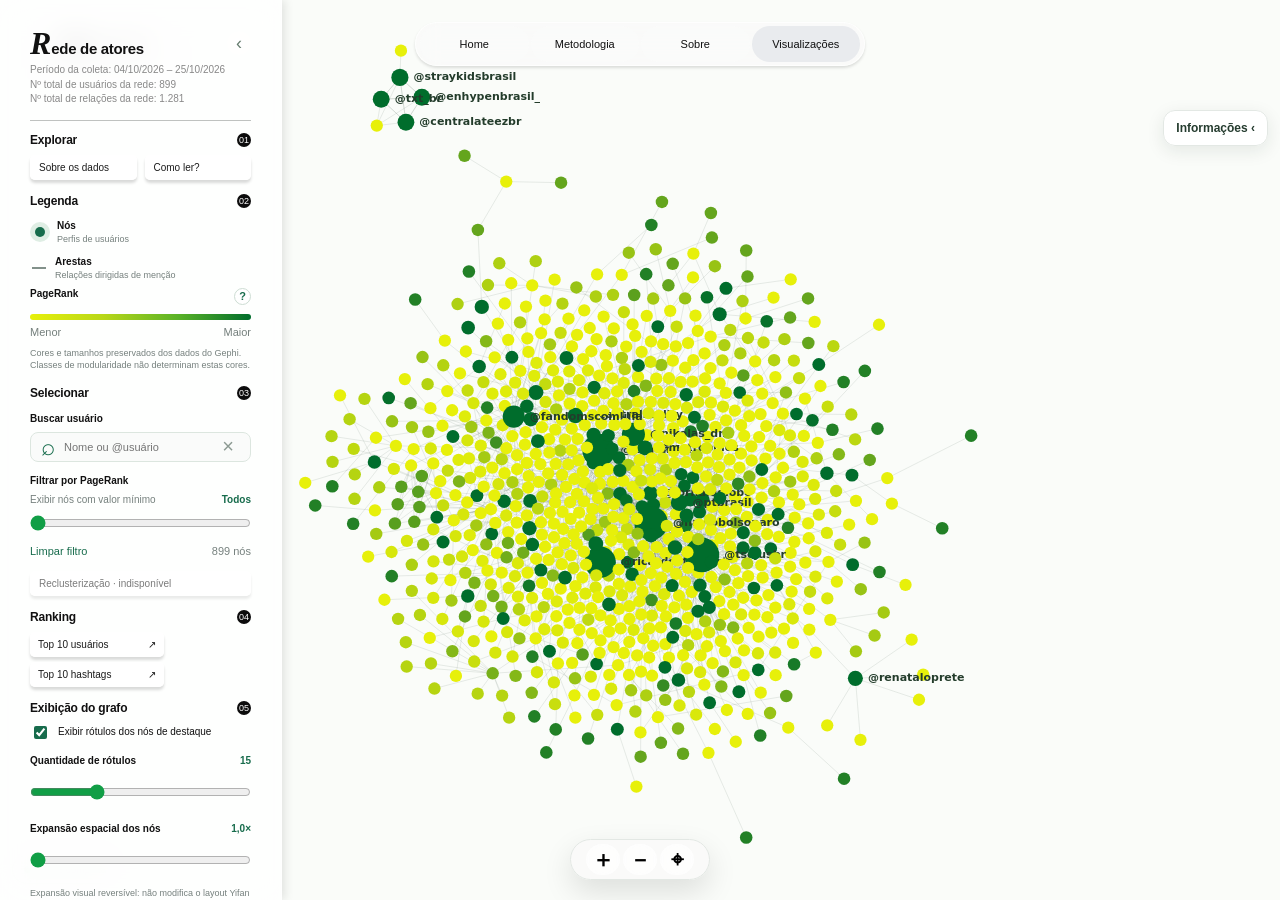
==== network/index.html @ 150bcd9b "grafo&dashboard - tela de apresentação" ====
<!doctype html>
<html lang="pt-BR"><head><meta charset="utf-8"><meta name="viewport" content="width=device-width,initial-scale=1"><meta name="color-scheme" content="light"><title>Rede de atores — Exploração de relações</title><link rel="stylesheet" href="style.css"></head>
<body>
<div id="app" class="details-collapsed">
 <header class="site-header"><a class="brand-pill" href="../index.html#home" aria-label="Eleições 2026 — ir para a Home"><span class="brand-hash">#</span><span class="brand-initial">E</span><span class="brand-rest">eleições 2026</span></a><nav class="main-nav" aria-label="Navegação principal"><a href="../index.html#home" data-route="home" class="nav-link">Home</a><a href="../index.html#metodologia" data-route="metodologia" class="nav-link">Metodologia</a><a href="../index.html#sobre" data-route="sobre" class="nav-link">Sobre</a><a href="../index.html#visualizacoes" data-route="visualizacoes" class="nav-link active">Visualizações</a></nav></header>
 <aside class="sidebar" id="sidebar"><div class="sidebar-content"><div class="side-heading"><div class="side-brand"><span class="side-initial">R</span><h1>ede de atores</h1></div><button class="icon-btn panel-toggle" id="toggle-sidebar" aria-label="Recolher menu lateral" title="Recolher menu lateral">‹</button></div><div class="metadata"><p>Período da coleta: <strong>04/10/2026 – 25/10/2026</strong></p><p>Nº total de usuários da rede: <strong id="stat-nodes">—</strong></p><p>Nº total de relações da rede: <strong id="stat-edges">—</strong></p></div><section class="side-section"><div class="section-heading"><h2>Explorar</h2><span class="section-num">01</span></div><div class="button-grid"><button id="about-data" class="soft-btn">Sobre os dados</button><button id="how-read" class="soft-btn">Como ler?</button></div></section>
 <section class="side-section"><div class="section-heading"><h2>Legenda</h2><span class="section-num">02</span></div><div class="legend-row"><span class="legend-node"></span><div><strong>Nós</strong><small>Perfis de usuários</small></div></div><div class="legend-row"><span class="legend-edge"></span><div><strong>Arestas</strong><small>Relações dirigidas de menção</small></div></div><div class="legend-label">PageRank <button type="button" id="pagerank-help" class="help" aria-label="O que é PageRank?" title="O que é PageRank?">?</button></div><div class="colorbar"></div><div class="colorbar-label"><span>Menor</span><span>Maior</span></div><p class="hint">Cores e tamanhos preservados dos dados do Gephi. Classes de modularidade não determinam estas cores.</p></section>
 <section class="side-section"><div class="section-heading"><h2>Selecionar</h2><span class="section-num">03</span></div><label class="field-label" for="search">Buscar usuário</label><div class="search-wrap"><span aria-hidden="true">⌕</span><input id="search" placeholder="Nome ou @usuário" autocomplete="off" aria-label="Buscar usuário"><button id="clear-search" aria-label="Limpar busca" title="Limpar">×</button></div><div id="search-results" class="search-results" role="listbox"></div><label class="field-label" for="min-rank">Filtrar por PageRank</label><div class="range-head"><span>Exibir nós com valor mínimo</span><output id="rank-value">Todos</output></div><input type="range" id="min-rank" min="0" max="100" value="0" step="1"><div class="row-between"><button id="reset-filter" class="text-btn">Limpar filtro</button><span id="visible-nodes" class="count"></span></div><button class="soft-btn disabled-btn" disabled title="Requer dados ou processamento adicionais para gerar novos agrupamentos">Reclusterização · indisponível</button></section>
 <section class="side-section"><div class="section-heading"><h2>Ranking</h2><span class="section-num">04</span></div><div class="button-stack"><button id="open-users-ranking" class="soft-btn">Top 10 usuários <span aria-hidden="true">↗</span></button><button id="open-tags-ranking" class="soft-btn">Top 10 hashtags <span aria-hidden="true">↗</span></button></div></section><section class="side-section"><div class="section-heading"><h2>Exibição do grafo</h2><span class="section-num">05</span></div><label class="check-row"><input type="checkbox" id="show-labels" checked> Exibir rótulos dos nós de destaque</label><label class="field-label" for="label-count">Quantidade de rótulos <output id="label-count-value">15</output></label><input id="label-count" type="range" min="5" max="40" step="5" value="15"><label class="field-label" for="spread">Expansão espacial dos nós <output id="spread-value">1,0×</output></label><input id="spread" type="range" min="100" max="240" step="10" value="100"><p class="hint">Expansão visual reversível: não modifica o layout Yifan Hu salvo no arquivo original.</p><button id="reset-display" class="text-btn">Restaurar exibição</button></section><section class="side-section"><div class="section-heading"><h2>Métricas da rede</h2><span class="section-num">06</span></div><div class="metric-grid"><div class="metric"><span>Nós</span><strong id="metric-nodes">—</strong></div><div class="metric"><span>Arestas</span><strong id="metric-edges">—</strong></div><div class="metric"><span>Comunidades identificadas</span><strong id="metric-mod">—</strong></div><div class="metric"><span>Tipo de rede</span><strong>Dirigida</strong></div></div></section></div></aside>
 <button id="reopen-sidebar" class="floating-reopen floating-reopen-left" aria-label="Expandir menu lateral" title="Expandir menu lateral" hidden>› <span>Menu</span></button><main class="main"><div class="graph-area" id="graph-area"><canvas id="network" aria-label="Visualização interativa da rede de usuários"></canvas><div class="graph-overlay"><div class="graph-title"><span id="loading" class="loading">Carregando rede…</span></div><div class="graph-subtitle">Arraste os nós para deslocá-los; solte para retorno elástico</div></div><div id="tooltip" class="tooltip" hidden></div><div class="zoom-toolbar" aria-label="Controles da visualização"><button id="zoom-in" aria-label="Aproximar" title="Aproximar">＋</button><button id="zoom-out" aria-label="Afastar" title="Afastar">－</button><button id="zoom-home" aria-label="Restaurar enquadramento" title="Restaurar enquadramento">⌖</button></div><button id="open-menu" class="mobile-menu icon-btn" aria-label="Abrir menu">☰</button><div class="graph-footnote"><span class="status-dot"></span><span id="graph-state">Rede completa</span></div></div></main>
 <aside class="details" id="details"><div class="details-head"><div class="details-brand"><span class="details-initial">P</span><h2>ainel de informações</h2></div><div class="detail-actions"><button id="clear-selection" class="icon-btn" title="Limpar seleção" aria-label="Limpar seleção">×</button><button id="close-details" class="icon-btn panel-toggle" title="Recolher painel" aria-label="Recolher painel de informações">›</button></div></div><div id="details-empty" class="details-empty"><span class="empty-glyph">◎</span><strong>Selecione um usuário</strong><p>Clique em um nó no grafo ou pesquise um perfil para consultar seus atributos e conexões.</p></div><div id="details-selected" hidden><div class="selected-header"><div id="selected-avatar" class="avatar">@</div><div><h3 id="node-label"></h3><div id="node-fullname" class="muted"></div></div></div><div class="detail-cards"><div><small>PageRank</small><strong id="node-pr">—</strong></div><div><small>Grau de entrada</small><strong id="node-indeg">—</strong></div><div><small>Grau de saída</small><strong id="node-outdeg">—</strong></div><div><small>Grau total</small><strong id="node-degree">—</strong></div></div><h3 class="detail-subtitle">Atributos do perfil</h3><dl id="node-attributes" class="attr-list"></dl><h3 class="detail-subtitle">Conexões <span id="connections-number" class="muted"></span></h3><div class="direction-note"><span class="out-arrow">→</span> Mencionou <span class="in-arrow">←</span> Foi mencionado</div><div id="connections-list" class="connections"></div><button id="return-network" class="return-btn">Voltar à rede completa</button></div></aside><button id="reopen-details" class="floating-reopen floating-reopen-right" aria-label="Expandir painel de informações" title="Expandir painel de informações" hidden><span>Informações</span> ‹</button>
</div><div id="modal" class="modal" hidden><div class="modal-panel" role="dialog" aria-modal="true" aria-labelledby="modal-title"><div class="modal-head"><h2 id="modal-title"></h2><button id="modal-close" class="icon-btn" aria-label="Fechar">×</button></div><div id="modal-body" class="modal-body"></div></div></div><script src="app.js"></script></body></html>
---- network/style.css ----
:root{--ink:#1d2525;--muted:#75807d;--line:#e4e9e5;--surface:#fff;--bg:#f7f9f7;--green:#176c4c;--green-pale:#eaf3ed;--yellow:#e7ee63;--shadow:0 12px 36px rgba(29,50,39,.08)}*{box-sizing:border-box}html,body{margin:0;width:100%;height:100%;font-family:Inter,-apple-system,BlinkMacSystemFont,"Segoe UI",Arial,sans-serif;color:var(--ink);background:var(--bg)}button,input{font:inherit}button{cursor:pointer}button:disabled{cursor:not-allowed}button:focus-visible,input:focus-visible{outline:3px solid #a4c8b8;outline-offset:2px}#app{display:grid;grid-template-areas:"header header header" "sidebar main details";grid-template-columns:338px minmax(0,1fr) 318px;grid-template-rows:69px minmax(0,1fr);height:100dvh;min-height:560px}.topbar{grid-area:header;display:flex;align-items:center;padding:0 25px;gap:28px;border-bottom:1px solid var(--line);background:rgba(255,255,255,.94);z-index:5}.brand{display:flex;align-items:center;gap:11px;min-width:285px}.brand-mark{font-family:Georgia,serif;font-size:31px;font-weight:bold;color:var(--green);height:42px;width:42px;border:1px solid #caddd3;border-radius:13px;display:grid;place-items:center}.brand strong{display:block;font-size:13px}.brand small{display:block;color:var(--muted);font-size:11px;margin-top:4px}.topbar nav{display:flex;gap:5px;background:#f4f7f4;border:1px solid var(--line);padding:5px;border-radius:30px;margin:auto}.topbar nav button{border:0;background:transparent;padding:9px 18px;border-radius:23px;color:#5e6b64;font-size:12px;font-weight:600}.topbar nav button.active{background:white;color:var(--green);box-shadow:0 2px 10px #122f2115}.top-tag{font-size:11px;border:1px solid #d1e2d6;border-radius:30px;padding:7px 12px;color:var(--green);white-space:nowrap}.sidebar{grid-area:sidebar;background:#fff;border-right:1px solid var(--line);overflow-y:auto;z-index:4}.sidebar-content{padding:25px 25px 55px}.side-heading{display:flex;justify-content:space-between;align-items:center}.eyebrow{color:var(--green);font-size:10px;font-weight:750;letter-spacing:1.4px}.sidebar h1{font-family:Georgia,"Times New Roman",serif;font-size:27px;letter-spacing:-.7px;margin:9px 0 8px;font-weight:normal}.muted{color:var(--muted)}.small{font-size:12px;line-height:1.55}.stats{display:flex;gap:13px;margin-top:18px}.stats>div{background:#f7f9f7;border:1px solid var(--line);border-radius:12px;flex:1;padding:12px 13px}.stats strong{display:block;font-size:22px;letter-spacing:-.6px}.stats span{font-size:11px;color:var(--muted)}.side-section{border-top:1px solid var(--line);padding-top:20px;margin-top:24px}.section-heading{display:flex;align-items:center;justify-content:space-between;margin-bottom:14px}.section-heading h2{font-size:14px;font-weight:750;margin:0}.section-num{font-size:11px;color:var(--green);background:var(--green-pale);width:26px;height:26px;border-radius:50%;display:grid;place-items:center}.button-grid{display:grid;grid-template-columns:1fr 1fr;gap:9px}.soft-btn{border:1px solid #dce7e0;background:#f8faf8;border-radius:9px;padding:10px 8px;color:#294539;font-size:12px;font-weight:600;width:100%;text-align:center}.soft-btn:hover:not(:disabled){background:var(--green-pale)}.disabled-btn{color:#9aa9a1;background:#f8f8f8;margin-top:10px;font-size:11px}.legend-row{display:flex;align-items:center;gap:13px;margin:12px 0}.legend-row strong{display:block;font-size:12px}.legend-row small{display:block;color:var(--muted);font-size:11px;margin-top:3px}.legend-node{height:17px;width:17px;border-radius:50%;background:var(--green);box-shadow:0 0 0 5px #dfeee4;margin:0 5px}.legend-edge{width:27px;height:2px;background:#82918a;margin:0 2px}.legend-label{font-size:12px;font-weight:650;display:flex;justify-content:space-between;margin:19px 0 9px}.help{border:1px solid #ccdcd2;border-radius:50%;width:17px;height:17px;text-align:center;color:var(--green)}.colorbar{height:11px;border-radius:10px;background:linear-gradient(90deg,#e7f00a,#b8d718,#5ab327,#006d2c)}.colorbar-label{display:flex;justify-content:space-between;font-size:11px;color:var(--muted);margin-top:6px}.hint{font-size:11px;line-height:1.55;color:var(--muted);margin:9px 0 0}.field-label{font-size:11px;font-weight:700;display:block;margin:13px 0 8px}.search-wrap{height:39px;border:1px solid #dce6df;display:flex;align-items:center;border-radius:10px;padding:0 10px;background:#fafbfa;gap:7px}.search-wrap span{font-size:24px;color:var(--green);line-height:1}.search-wrap input{border:0;outline:none;background:transparent;width:100%;min-width:0;font-size:12px}.search-wrap button{border:0;background:transparent;font-size:20px;color:#8c9a92}.search-results{max-height:190px;overflow:auto}.search-results:empty{display:none}.search-result{border:0;border-bottom:1px solid var(--line);width:100%;background:#fff;text-align:left;padding:10px;display:flex;align-items:center;justify-content:space-between;font-size:12px;color:var(--ink)}.search-result:hover{background:#f3f8f4}.search-result small{color:var(--muted);font-size:10px}.range-head{display:flex;justify-content:space-between;gap:5px;font-size:10px;color:var(--muted)}.range-head output{font-weight:700;color:var(--green)}input[type=range]{width:100%;accent-color:var(--green);margin:10px 0}.row-between{display:flex;justify-content:space-between;align-items:center}.text-btn{background:transparent;color:var(--green);border:0;padding:4px 0;font-size:11px}.count{font-size:11px;color:var(--muted)}.ranking{list-style:none;padding:0;margin:12px 0}.ranking li button{display:flex;align-items:center;gap:10px;width:100%;border:0;border-bottom:1px solid var(--line);text-align:left;background:white;padding:9px 2px}.ranking li button:hover{background:#f2f8f3}.rank-number{width:24px;height:24px;border-radius:8px;background:#eaf2ec;color:var(--green);display:grid;place-items:center;font-size:11px;font-weight:700;flex-shrink:0}.rank-name{font-size:12px;flex:1;overflow:hidden;text-overflow:ellipsis;white-space:nowrap}.rank-score{font-size:10px;color:var(--muted)}.metric-grid{display:grid;grid-template-columns:1fr 1fr;gap:10px}.metric{border:1px solid var(--line);padding:12px;background:#fcfdfc;border-radius:11px;min-height:78px}.metric span{display:block;color:var(--muted);font-size:10px;line-height:1.35}.metric strong{display:block;font-size:21px;margin-top:9px}.main{grid-area:main;min-width:0;position:relative}.graph-area{height:100%;position:relative;overflow:hidden;background:radial-gradient(ellipse at center,#fff 0%,#fafcf9 55%,#f4f8f3 100%)}#network{width:100%;height:100%;display:block;cursor:grab;touch-action:none}#network.dragging{cursor:grabbing}.graph-overlay{position:absolute;top:22px;left:25px;right:20px;pointer-events:none}.graph-title{font-weight:760;font-size:14px}.graph-subtitle{font-size:11px;margin-top:6px;color:var(--muted);line-height:1.5;max-width:550px}.loading{font-size:11px;margin-left:10px;color:var(--green);font-weight:400}.zoom-toolbar{position:absolute;bottom:23px;left:50%;transform:translateX(-50%);display:flex;gap:6px;padding:6px;border:1px solid #e3e8e4;border-radius:28px;background:#ffffffea;box-shadow:0 12px 35px #2438291d}.zoom-toolbar button{background:transparent;border:0;width:41px;height:37px;border-radius:20px;font-size:22px;line-height:1;color:#223b2e}.zoom-toolbar button:hover{background:var(--green-pale)}.graph-footnote{position:absolute;left:20px;bottom:24px;border:1px solid var(--line);background:#ffffffd9;border-radius:20px;padding:8px 11px;font-size:10px;color:var(--muted);display:flex;gap:8px;align-items:center}.status-dot{height:7px;width:7px;background:#3d9e65;border-radius:50%}.tooltip{position:absolute;z-index:2;pointer-events:none;background:#243b31;color:#fff;padding:9px 12px;border-radius:9px;font-size:11px;box-shadow:var(--shadow);white-space:nowrap}.details{grid-area:details;background:#fff;border-left:1px solid var(--line);overflow:auto;padding:26px 20px;z-index:4}.details-head{display:flex;justify-content:space-between;gap:9px;align-items:center;border-bottom:1px solid var(--line);padding-bottom:18px}.details-head h2{font-family:Georgia,serif;font-size:20px;font-weight:normal;margin:8px 0 0}.icon-btn{border:1px solid var(--line);border-radius:50%;height:30px;width:30px;background:white;color:#657c6d;display:grid;place-items:center;font-size:18px}.details-empty{min-height:265px;display:flex;flex-direction:column;align-items:center;justify-content:center;text-align:center;padding:10px 15px}.empty-glyph{font-size:44px;color:#9abaaa;margin-bottom:15px}.details-empty strong{font-size:13px}.details-empty p{line-height:1.7;color:var(--muted);font-size:12px}.selected-header{display:flex;gap:12px;align-items:center;margin:22px 0}.avatar{width:47px;height:47px;border-radius:13px;display:grid;place-items:center;background:var(--green-pale);font-size:20px;color:var(--green);flex-shrink:0}.selected-header h3{font-size:15px;overflow-wrap:anywhere;margin:0 0 5px}.selected-header .muted{font-size:11px;overflow-wrap:anywhere}.detail-cards{display:grid;grid-template-columns:1fr 1fr;gap:8px}.detail-cards>div{background:#f8faf8;border:1px solid var(--line);border-radius:10px;padding:11px}.detail-cards small{display:block;color:var(--muted);font-size:10px}.detail-cards strong{display:block;margin-top:8px;font-size:15px;font-variant-numeric:tabular-nums}.detail-subtitle{font-size:12px;margin:25px 0 10px;padding-bottom:9px;border-bottom:1px solid var(--line)}.attr-list{display:grid;grid-template-columns:1fr auto;gap:12px 6px;font-size:11px;margin:15px 0}.attr-list dt{color:var(--muted)}.attr-list dd{margin:0;text-align:right;overflow-wrap:anywhere;max-width:165px}.connections{max-height:300px;overflow:auto}.connection{display:flex;gap:8px;align-items:center;width:100%;padding:9px 6px;border:0;border-bottom:1px solid var(--line);background:white;text-align:left;font-size:11px}.connection:hover{background:#f1f7f2}.connection .arr{color:var(--green);width:15px}.direction-note{font-size:10px;color:var(--muted);display:flex;gap:7px;align-items:center;margin:10px 0}.direction-note span{font-weight:bold;color:var(--green)}.return-btn{margin-top:22px;border:1px solid #bddac8;padding:11px;width:100%;background:#eaf3ed;color:var(--green);border-radius:10px;font-size:12px;font-weight:700}.modal{position:fixed;inset:0;z-index:20;background:#152a21a0;display:grid;place-items:center;padding:20px}.modal[hidden],#details-selected[hidden],[hidden]{display:none!important}.modal-panel{background:#fff;border-radius:16px;width:min(520px,100%);box-shadow:0 25px 80px #0003;padding:26px}.modal-head{display:flex;justify-content:space-between;align-items:center;gap:15px}.modal-head h2{font-family:Georgia,serif;font-weight:normal;margin:0;font-size:23px}.modal-body{font-size:13px;line-height:1.75;color:#42564b}.modal-body p{margin:14px 0}.mobile-menu{display:none}@media(max-width:1200px){#app{grid-template-columns:290px minmax(0,1fr) 280px}.sidebar-content{padding:23px 18px}.details{padding:23px 15px}.topbar{gap:12px}.brand{min-width:230px}.topbar nav button{padding:9px 12px}}@media(max-width:900px){#app{grid-template-columns:282px minmax(0,1fr);grid-template-areas:"header header" "sidebar main"}.details{position:fixed;right:0;top:69px;bottom:0;width:300px;box-shadow:-12px 0 30px #0002;transform:translateX(100%);transition:transform .2s}.details.details-open{transform:translateX(0)}.top-tag{display:none}}@media(max-width:650px){#app{display:block;height:100dvh;min-height:0}.topbar{height:62px;padding:0 12px;gap:10px}.mobile-menu{display:grid}.brand{min-width:0}.brand small{display:none}.brand-mark{width:35px;height:35px;font-size:26px}.topbar nav{margin-left:auto;gap:0}.topbar nav button:not(.active){display:none}.topbar nav button{padding:9px 10px}.sidebar{position:fixed;top:62px;bottom:0;left:0;width:min(330px,90vw);box-shadow:12px 0 36px #0002;transform:translateX(-105%);transition:transform .2s}.sidebar.open{transform:translateX(0)}.main{height:calc(100dvh - 62px)}.details{top:62px;width:min(335px,93vw)}.graph-overlay{top:17px;left:15px}.graph-subtitle{max-width:270px}.graph-footnote{bottom:78px;left:12px}.zoom-toolbar{bottom:18px}}

/* Refinamentos a partir do protótipo Figma — versão 2 */
:root{--font-display:"Libre Baskerville",Georgia,serif;--font-ui:"SF Pro Display","SF Pro Text",-apple-system,BlinkMacSystemFont,"Segoe UI",sans-serif}
html,body{font-family:var(--font-ui);background:#f9faf9}
#app{grid-template-areas:"header header header" "sidebar main details";grid-template-columns: minmax(0,350px) minmax(0,1fr) minmax(0,330px);grid-template-rows:112px minmax(0,1fr);transition:grid-template-columns .25s ease}
#app.sidebar-collapsed{grid-template-columns:0 minmax(0,1fr) minmax(0,330px)}
#app.details-collapsed{grid-template-columns:minmax(0,350px) minmax(0,1fr) 0}
#app.sidebar-collapsed.details-collapsed{grid-template-columns:0 minmax(0,1fr) 0}
.site-header{grid-area:header;height:112px;position:relative;z-index:10;display:flex;align-items:flex-start;justify-content:center;padding-top:36px;background:transparent;pointer-events:none}
.brand-pill,.main-nav{pointer-events:auto;height:56px;background:rgba(250,250,250,.79);border-radius:37px;box-shadow:0 4px 4px rgba(0,0,0,.13)}
.brand-pill{position:absolute;left:clamp(22px,4.8vw,93px);top:36px;display:flex;align-items:center;justify-content:center;min-width:176px;padding:0 17px;text-decoration:none;white-space:nowrap;color:#111}
.brand-hash{font-size:23px;font-weight:750;line-height:1;margin-right:-1px}.brand-initial{font-family:var(--font-display);font-weight:700;font-style:italic;font-size:29px;line-height:1;margin-right:1px}.brand-rest{font-size:12px;line-height:1.1;align-self:center;margin-top:6px}
.main-nav{display:flex;align-items:center;gap:4px;padding:6px;width:min(520px,calc(100vw - 32px));justify-content:space-between}.nav-link{display:flex;flex:1;justify-content:center;align-items:center;min-width:0;white-space:nowrap;text-decoration:none;border:0;border-radius:32px;background:#fafafa;font-size:12px;font-weight:500;height:44px;color:#111;transition:background .2s ease}.nav-link:hover,.nav-link.active{background:#e5e7eb}.nav-link:focus-visible,.brand-pill:focus-visible{outline:2px solid #333;outline-offset:3px}
.sidebar{background:rgba(255,255,255,.88);backdrop-filter:blur(10px);min-width:0}.sidebar-content{padding:29px 28px 55px}.side-heading{min-height:45px}.side-brand{display:flex;align-items:baseline;gap:2px}.side-brand h1{font-family:var(--font-ui);font-weight:700;letter-spacing:-.2px;margin:0;font-size:17px}.side-initial{font-family:var(--font-display);font-style:italic;font-size:38px;font-weight:700;line-height:1}.metadata{margin-top:12px;font-size:12px;color:#6b7470;line-height:1.45}.metadata p{margin:5px 0}.metadata strong{font-weight:650;color:#29332d}.metadata+section{margin-top:25px}.panel-toggle{font-size:23px;flex-shrink:0}.help{background:white;display:grid;place-items:center;font-size:11px;cursor:pointer;padding:0;font-family:var(--font-ui)}.help:hover{background:var(--green-pale)}.button-stack{display:grid;gap:8px}.button-stack .soft-btn{display:flex;align-items:center;justify-content:space-between;padding:11px 13px}.check-row{display:flex;align-items:center;gap:8px;font-size:12px;line-height:1.4}.check-row input{accent-color:var(--green)}.field-label output{float:right;color:var(--green)}
.details{background:rgba(255,255,255,.90);backdrop-filter:blur(10px);min-width:0}.detail-actions{display:flex;gap:6px}.details-head h2{font-family:var(--font-ui);font-weight:700;font-size:17px}.floating-reopen{position:absolute;z-index:12;top:134px;border:1px solid #e3e8e4;background:rgba(255,255,255,.96);color:#253c2f;box-shadow:0 5px 18px #132a1b18;border-radius:12px;padding:10px 12px;font-size:12px;font-weight:650;cursor:pointer}.floating-reopen-left{left:12px}.floating-reopen-right{right:12px}.floating-reopen[hidden]{display:none!important}
#app.sidebar-collapsed .sidebar,#app.details-collapsed .details{visibility:hidden;overflow:hidden;padding:0;border:0}#app.sidebar-collapsed .sidebar-content{display:none}#app.details-collapsed .details>*{display:none}
.graph-overlay{top:12px}.graph-title:empty{display:none}.loading{margin:0}.graph-subtitle{background:#fff9;border-radius:9px;padding:7px 10px;width:max-content;max-width:90%}
@media(max-width:1200px){#app{grid-template-columns:290px minmax(0,1fr) 275px}#app.sidebar-collapsed{grid-template-columns:0 minmax(0,1fr) 275px}#app.details-collapsed{grid-template-columns:290px minmax(0,1fr) 0}}
@media(max-width:900px){#app,#app.sidebar-collapsed,#app.details-collapsed,#app.sidebar-collapsed.details-collapsed{grid-template-areas:"header header" "sidebar main";grid-template-columns:270px minmax(0,1fr)}#app.sidebar-collapsed,#app.sidebar-collapsed.details-collapsed{grid-template-columns:0 minmax(0,1fr)}.details{position:fixed;top:112px;right:0;bottom:0;width:min(330px,90vw);transform:translateX(110%)}.details.details-open:not(.details-force-hidden){transform:translateX(0)}.site-header{height:112px}.brand-pill{left:15px;min-width:145px}.main-nav{margin-left:140px;width:min(520px,calc(100vw - 180px))}.floating-reopen{top:127px}}
@media(max-width:650px){#app,#app.sidebar-collapsed,#app.details-collapsed,#app.sidebar-collapsed.details-collapsed{display:block;height:100dvh;min-height:0}.site-header{height:112px;padding-top:65px}.brand-pill{top:10px;left:12px;height:43px;min-width:145px}.main-nav{margin:0;width:calc(100vw - 24px);height:42px;padding:4px;gap:2px}.nav-link{height:34px;font-size:10px}.sidebar{position:fixed;top:112px;bottom:0;left:0;width:min(330px,90vw);transform:translateX(-105%);transition:transform .2s}.sidebar.open{transform:translateX(0)!important;visibility:visible!important}.main{height:calc(100dvh - 112px)}.details{top:112px}.floating-reopen{top:124px}.floating-reopen-left{display:none}.mobile-menu{display:grid!important;position:absolute;top:12px;left:12px;z-index:3;background:#fff}.graph-overlay{top:12px;left:54px;right:10px}.graph-subtitle{font-size:10px}.zoom-toolbar{bottom:18px}}

/* V3 — fidelidade dimensional ao protótipo Figma e CSS fornecido */
:root { --nav-bg: rgba(250,250,250,.79); --nav-active: #e5e7eb; }
.site-header {
  height:112px; min-height:112px; padding-top:36px;
  justify-content:center; align-items:flex-start; overflow:visible;
}
.brand-pill, .main-nav {
  height:56px; min-height:56px; max-height:56px;
  box-shadow:0 4px 4px rgba(0,0,0,.13);
  background:var(--nav-bg); border:0; border-radius:37px;
}
.brand-pill {
  top:36px; left:clamp(22px,4.8vw,93px);
  width:auto; min-width:176px; padding:0 17px; gap:0;
}
.main-nav {
  width:520px; max-width:calc(100vw - 32px);
  padding:6px; margin:0; gap:4px;
  display:flex; align-items:center; justify-content:space-between;
}
.main-nav .nav-link {
  flex:1 1 0; width:auto; min-width:0;
  height:44px; min-height:44px; max-height:44px;
  padding:0 8px; margin:0;
  border:0; border-radius:32px;
  background:#fafafa; color:#111;
  box-shadow:none; font-family:var(--font-ui);
  font-size:12px; font-weight:500; line-height:1;
  text-align:center; white-space:nowrap;
}
.main-nav .nav-link:hover, .main-nav .nav-link.active {background:var(--nav-active)}
.main-nav .nav-link:focus-visible,.brand-pill:focus-visible {outline:2px solid #333;outline-offset:3px}
/* Os botões internos são retangulares arredondados, e não pills amplas. */
.sidebar-content {padding:29px 28px 55px}
.button-grid {display:grid;grid-template-columns:repeat(2,minmax(0,144px));gap:9px;justify-content:start}
.sidebar .soft-btn {
  min-height:30px; height:auto; padding:6px 11px;
  border-radius:6px; border:0; background:#fff; color:#202825;
  box-shadow:0 3px 7px rgba(0,0,0,.13);
  text-align:left; font:500 12px/1.3 var(--font-ui);
  transition:box-shadow .15s ease,background .15s ease;
}
.sidebar .soft-btn:hover:not(:disabled){background:#f5f6f5;box-shadow:0 3px 9px rgba(0,0,0,.17)}
.sidebar .button-stack {display:flex;flex-direction:column;align-items:flex-start;gap:9px}
.sidebar .button-stack .soft-btn {width:144px;justify-content:space-between}
.sidebar .button-grid .soft-btn {width:100%}
.sidebar .disabled-btn {min-height:30px;opacity:.58;text-align:left}
.section-heading h2{font-size:14px;font-weight:600}
.section-num {font-size:10px}
.metadata strong {font-weight:600}
/* Distâncias dos grupos mais próximas do protótipo original */
.side-section {margin-top:20px;padding-top:17px}
.section-heading {margin-bottom:12px}
@media(max-width:1200px) and (min-width:901px){
  .main-nav{width:min(520px,calc(100vw - 370px))}
  .brand-pill{left:22px}
  .sidebar-content{padding:24px 19px 45px}
}
@media(max-width:900px) and (min-width:651px){
  .site-header{padding-top:36px}
  .main-nav{margin:0 12px 0 155px;width:min(520px,calc(100vw - 179px));max-width:calc(100vw - 179px)}
  .brand-pill{top:36px;left:12px;min-width:140px;padding:0 10px}
  .sidebar-content{padding:25px 16px 48px}
}
@media(max-width:650px){
  .site-header {height:112px;padding-top:65px}
  .brand-pill {top:10px;left:12px;height:43px;min-height:43px;max-height:43px;min-width:145px}
  .main-nav {margin:0;width:calc(100vw - 24px);max-width:calc(100vw - 24px);height:42px;min-height:42px;max-height:42px;padding:4px;gap:2px}
  .main-nav .nav-link {height:34px;min-height:34px;max-height:34px;font-size:10px;padding:0 3px}
  .button-grid{grid-template-columns:repeat(2,minmax(0,144px))}
}

/* V4 — referência direta ao CSS original do site #eleições2026.
   Dimensões efetivas do último bloco CSS original: 94px / 44px / 450px. */
:root{--font-ui:"SF Pro Display","SF Pro Text",-apple-system,BlinkMacSystemFont,"Segoe UI",Arial,sans-serif;--font-display:"Libre Baskerville",Georgia,"Times New Roman",serif;--header-size:94px}
html,body{font-family:var(--font-ui)}
#app,#app.sidebar-collapsed,#app.details-collapsed,#app.sidebar-collapsed.details-collapsed{grid-template-rows:var(--header-size) minmax(0,1fr)}
.site-header{height:var(--header-size);min-height:var(--header-size);padding-top:22px;z-index:40}
.brand-pill,.main-nav{height:44px;min-height:44px;max-height:44px;border-radius:30px;background:rgba(250,250,250,.79);box-shadow:0 4px 4px rgba(0,0,0,.13)}
.brand-pill{top:22px;left:clamp(12px,2.4vw,46px);min-width:146px;width:auto;padding:0 12px}
.brand-hash{font-size:18px}.brand-initial{font-size:23px}.brand-rest{font-size:10px;margin-top:3px}
.main-nav{width:min(450px,calc(100vw - 240px));max-width:min(450px,calc(100vw - 240px));height:44px;padding:4px;gap:2px;margin:0}
.main-nav .nav-link{height:36px;min-height:36px;max-height:36px;padding:0 5px;border-radius:25px;font-size:11px;font-weight:500}
/* Menu à frente da marca quando expandido; não ocupa a faixa superior do grafo. */
.sidebar{position:relative;z-index:55;transform:translateY(calc(-1 * var(--header-size)));height:calc(100% + var(--header-size));align-self:stretch;background:rgba(250,250,250,.92);backdrop-filter:blur(18px);-webkit-backdrop-filter:blur(18px);box-shadow:4px 0 20px rgba(0,0,0,.08)}
.sidebar-content{padding-top:29px}
.details{z-index:15}
.details-head{align-items:flex-start}
.details-brand{display:flex;align-items:baseline;gap:2px;min-width:0}
.details-initial{font-family:var(--font-display);font-weight:700;font-style:italic;font-size:38px;line-height:1;color:var(--ink);flex:none}
.details-head .details-brand h2{font-family:var(--font-ui);font-weight:700;letter-spacing:-.2px;margin:0;font-size:17px;line-height:1.25}
/* Superfícies translúcidas e controles iOS-inspired, respeitando os formatos do Figma. */
.icon-btn,.zoom-toolbar button{border:1px solid rgba(220,222,220,.8);background:rgba(255,255,255,.82);backdrop-filter:blur(12px);-webkit-backdrop-filter:blur(12px);box-shadow:0 2px 9px rgba(0,0,0,.10);transition:background .15s ease,transform .15s ease}
.icon-btn:hover,.zoom-toolbar button:hover{background:#f6f6f6}
.sidebar .soft-btn{border-radius:7px;background:rgba(255,255,255,.95);box-shadow:0 3px 7px rgba(0,0,0,.13)}
.floating-reopen{top:calc(var(--header-size) + 12px);border-radius:12px;backdrop-filter:blur(12px);-webkit-backdrop-filter:blur(12px)}
@media(max-width:900px) and (min-width:651px){
 .main-nav{margin:0 12px 0 155px;width:min(450px,calc(100vw - 179px));max-width:calc(100vw - 179px)}
 .brand-pill{left:12px;top:22px;min-width:140px}
 .details{top:var(--header-size)}
}
@media(max-width:650px){
 :root{--header-size:108px}
 #app,#app.sidebar-collapsed,#app.details-collapsed,#app.sidebar-collapsed.details-collapsed{height:100dvh}
 .site-header{height:108px;min-height:108px;padding-top:62px}
 .brand-pill{top:12px;left:12px;height:35px;min-height:35px;max-height:35px;min-width:126px;padding:0 10px}
 .brand-hash{font-size:16px}.brand-initial{font-size:20px}.brand-rest{font-size:9px;display:inline}
 .main-nav{width:calc(100vw - 24px);max-width:calc(100vw - 24px);height:40px;min-height:40px;max-height:40px;padding:3px;margin:0}
 .main-nav .nav-link{height:34px;min-height:34px;max-height:34px;font-size:10px}
 .sidebar{position:fixed;top:0;bottom:0;left:0;width:min(330px,90vw);height:100dvh;transform:translateX(-105%);z-index:65;transition:transform .2s ease}
 .sidebar.open{transform:translateX(0)!important}
 .details{top:108px}
 .main{height:calc(100dvh - 108px)}
 .floating-reopen{top:120px}
 .mobile-menu{top:10px}
}
@media(prefers-reduced-motion:reduce){.sidebar,.icon-btn,.zoom-toolbar button{transition:none}}


/* V5 — alinhamento compositivo com protótipo Figma 1285×716.
   Mantém a linguagem do CSS original #eleições2026. */
:root{--header-size:70px;--ios-ink:#111;--ios-grey:#777}
html,body{background:#fff;color:#111}
#app,#app.sidebar-collapsed,#app.details-collapsed,#app.sidebar-collapsed.details-collapsed{
 grid-template-rows:var(--header-size) minmax(0,1fr);
}
#app{grid-template-columns:282px minmax(0,1fr) 0;grid-template-areas:'header header header' 'sidebar main details'}
#app.sidebar-collapsed{grid-template-columns:0 minmax(0,1fr) 0}
#app.details-collapsed{grid-template-columns:282px minmax(0,1fr) 0}
#app.sidebar-collapsed.details-collapsed{grid-template-columns:0 minmax(0,1fr) 0}
.site-header{height:var(--header-size);min-height:var(--header-size);padding-top:15px;z-index:40}
.brand-pill,.main-nav{height:38px;min-height:38px;max-height:38px;border-radius:27px;background:rgba(250,250,250,.85);box-shadow:0 2px 3px #00000020}
.brand-pill{top:15px;left:clamp(12px,2.4vw,46px);min-width:145px;padding:0 12px}
.brand-hash{font-size:17px}.brand-initial{font-size:23px}.brand-rest{font-size:10px}
.main-nav{width:min(450px,calc(100vw - 360px));max-width:min(450px,calc(100vw - 360px));padding:3px;gap:2px;margin:0}
.main-nav .nav-link{height:32px;min-height:32px;max-height:32px;font-size:10px;border-radius:25px;padding:0 6px;background:rgba(255,255,255,.72)}
.main-nav .nav-link.active,.main-nav .nav-link:hover{background:#e8e8e8}
.sidebar{transform:translateY(calc(-1*var(--header-size)));height:calc(100% + var(--header-size));z-index:55;overflow-y:auto;box-shadow:3px 0 9px #0000001a;background:rgba(255,255,255,.91);backdrop-filter:blur(15px)}
.sidebar-content{padding:19px 27px 45px}
.side-heading{min-height:28px;align-items:center}
.side-initial{font-size:27px;line-height:1}
.side-brand{gap:0}
.side-brand h1{font-size:13px;letter-spacing:-.32px}
#toggle-sidebar{width:24px;height:24px;min-width:24px;border:0;background:transparent;box-shadow:none;font-size:18px;padding:0}
.metadata{margin:5px 0 0;font-size:10px;color:#888;line-height:1.16}
.metadata p{margin:3px 0}.metadata strong{font-weight:400;color:inherit}
.metadata+section{margin-top:15px;border-top:1px solid #bfc2c0;padding-top:12px}
.side-section{margin-top:14px;padding-top:0;border:0}
.section-heading{margin-bottom:8px;gap:5px}
.section-heading h2{font-size:12px;letter-spacing:-.2px;font-weight:700}
.section-num{font-size:9px;border-radius:99px;width:14px;height:14px;min-width:14px;display:inline-grid;place-items:center;background:#0c0c0c;color:#fff;border:0;padding:0}
.sidebar .soft-btn{font-size:10px;border:0;border-radius:5px;min-height:25px;padding:5px 9px;color:#1b1b1b;background:rgba(255,255,255,.88);box-shadow:0 3px 3px #00000026}
.sidebar .button-grid{gap:8px;grid-template-columns:repeat(2,minmax(0,1fr))}
.sidebar .button-grid .soft-btn{width:100%}
.sidebar .button-stack{gap:5px}
.sidebar .button-stack .soft-btn{width:134px;padding:5px 8px}
.legend-row{gap:7px;margin-bottom:4px;font-size:10px}
.legend-row strong{font-size:10px}.legend-row small{font-size:9px}
.legend-node{width:10px;height:10px;min-width:10px}.legend-edge{width:14px;min-width:14px}
.legend-label{margin-top:8px;font-size:10px}.colorbar{height:6px;margin-top:5px}
.hint{font-size:9px;line-height:1.4}
.field-label,.range-head,.row-between,.check-row{font-size:10px}
.search-wrap{height:30px;border-radius:8px}.search-wrap input{font-size:11px}
input[type=range]{accent-color:#119e46}
.metric-grid{gap:4px;grid-template-columns:repeat(2,minmax(0,1fr))}
.metric{min-height:74px;padding:10px;border:0;border-radius:9px;background:rgba(255,255,255,.94);box-shadow:0 3px 3px #0000002c}
.metric span{font-size:10px;color:#222}.metric strong{font-size:20px;color:#111}
/* A área do grafo não deve ficar recuada por um painel contextual vazio. */
.main,.graph-area{background:#fff}.graph-overlay{top:8px;left:15px}.graph-subtitle{display:none}
.graph-footnote{background:#fff9;opacity:.65}
.zoom-toolbar{bottom:20px;left:50%;transform:translateX(-50%);border-radius:30px;background:rgba(250,250,250,.92);box-shadow:0 12px 30px #0000001e;padding:4px 15px;gap:3px;z-index:8}
.zoom-toolbar button{width:34px;height:31px;min-width:34px;border:0;border-radius:24px;background:rgba(255,255,255,.7);box-shadow:none;color:#000;font-size:22px;font-weight:600}
.zoom-toolbar button:hover{background:#ececec}
/* Painel contextual, no mesmo padrão da barra esquerda, flutua sobre o grafo. */
.details{position:fixed;top:70px;right:0;bottom:0;width:320px;max-width:90vw;z-index:35;transform:translateX(0);background:rgba(255,255,255,.88);backdrop-filter:blur(15px);-webkit-backdrop-filter:blur(15px);box-shadow:-3px 0 12px #00000012;transition:transform .2s ease}
.details-head{padding-top:19px}.details-initial{font-size:27px}.details-head .details-brand h2{font-size:13px}
#app.details-collapsed .details{transform:translateX(103%);visibility:hidden}
.floating-reopen{top:82px}.floating-reopen-right{right:12px}
/* A inicial e a continuação do título precisam compartilhar a mesma linha de base. */
.side-brand,.details-brand{align-items:baseline}
@media(min-width:1600px){
 :root{--header-size:94px}
 #app{grid-template-columns:clamp(282px,20vw,384px) minmax(0,1fr) 0}
 #app.details-collapsed{grid-template-columns:clamp(282px,20vw,384px) minmax(0,1fr) 0}
 #app.sidebar-collapsed{grid-template-columns:0 minmax(0,1fr) 0}
 #app.sidebar-collapsed.details-collapsed{grid-template-columns:0 minmax(0,1fr) 0}
 .site-header{padding-top:22px}.brand-pill{top:22px}
 .brand-pill,.main-nav{height:44px;min-height:44px;max-height:44px}
 .main-nav .nav-link{height:36px;min-height:36px;max-height:36px;font-size:11px}
 .details{top:94px}.floating-reopen{top:106px}
 .sidebar-content{padding:27px 30px 50px}.side-initial,.details-initial{font-size:32px}
 .side-brand h1,.details-head .details-brand h2{font-size:15px}
 .metadata{font-size:11px}.section-heading h2{font-size:13px}
}
@media(max-width:1050px) and (min-width:651px){
 #app{grid-template-columns:260px minmax(0,1fr) 0}
 #app.details-collapsed{grid-template-columns:260px minmax(0,1fr) 0}
 #app.sidebar-collapsed{grid-template-columns:0 minmax(0,1fr) 0}
 #app.sidebar-collapsed.details-collapsed{grid-template-columns:0 minmax(0,1fr) 0}
 .sidebar-content{padding-left:18px;padding-right:18px}
 .main-nav{width:min(420px,calc(100vw - 300px));max-width:min(420px,calc(100vw - 300px));margin:0}
 .details{top:70px}
}
@media(max-width:650px){
 :root{--header-size:108px}
 #app,#app.sidebar-collapsed,#app.details-collapsed,#app.sidebar-collapsed.details-collapsed{display:block}
 .site-header{height:108px;min-height:108px;padding-top:62px}
 .brand-pill{top:12px;height:35px;min-height:35px;max-height:35px}
 .main-nav{width:calc(100vw - 24px);max-width:calc(100vw - 24px);height:40px;min-height:40px;max-height:40px;padding:3px;margin:0}
 .main-nav .nav-link{height:34px;min-height:34px;max-height:34px}
 .sidebar{position:fixed;top:0;bottom:0;left:0;width:min(282px,90vw);height:100dvh;transform:translateX(-105%);z-index:65}
 .sidebar.open{transform:translateX(0)!important;visibility:visible!important}
 .details{top:108px;bottom:0;width:min(320px,92vw)}
 .main{height:calc(100dvh - 108px)}
 .floating-reopen{top:120px}.floating-reopen-left{display:none}
 .mobile-menu{display:grid!important}
}
@media(prefers-reduced-motion:reduce){.details{transition:none}}

/* V6 – controle elástico iOS-style, sem alterar atributos do grafo */
.elastic-controls{margin:15px 0 8px;padding:12px;border:1px solid rgba(140,155,145,.18);background:rgba(255,255,255,.43);border-radius:14px;box-shadow:0 4px 13px #101d1010}
.elastic-title{display:flex;align-items:center;gap:9px;margin-bottom:9px;font-size:12px}
.beta-label{font-size:9px;color:#657b6e;background:#eaf1ed;border-radius:30px;padding:3px 7px}
.elastic-controls .hint{line-height:1.45}
#network{touch-action:none;cursor:grab}
#network.dragging{cursor:grabbing}

/* V7 — grafo ocupa todo o viewport, controles suspensos e painéis simétricos. */
:root { --panel-width: clamp(282px, 20vw, 384px); }
html,body{width:100%;height:100%;overflow:hidden}
#app,#app.sidebar-collapsed,#app.details-collapsed,#app.sidebar-collapsed.details-collapsed{
  position:relative!important;display:block!important;width:100vw;height:100dvh;min-height:0;
  overflow:hidden;background:transparent;
}
#app .main{position:absolute!important;inset:0!important;width:100vw!important;height:100dvh!important;max-width:none!important;min-width:0!important;z-index:0!important;overflow:hidden}
#app .graph-area{position:absolute!important;inset:0!important;height:100%!important;width:100%!important;background:#fafcf9}
#network{display:block!important;width:100%!important;height:100%!important;touch-action:none;cursor:grab}
#app .site-header{
  position:absolute!important;top:0;left:0;right:0;height:94px!important;min-height:0!important;
  z-index:40!important;background:transparent!important;pointer-events:none;
}
#app .site-header .main-nav,#app .site-header .brand-pill{
  pointer-events:auto;background:rgba(250,250,250,.65)!important;
  -webkit-backdrop-filter:blur(10px) saturate(125%);backdrop-filter:blur(10px) saturate(125%);
  border:1px solid rgba(255,255,255,.60);
}
#app .site-header .main-nav .nav-link{background:rgba(250,250,250,.53)}
#app .site-header .main-nav .nav-link.active,#app .site-header .main-nav .nav-link:hover{background:rgba(229,231,235,.83)}
#app .sidebar,#app .details{
  position:absolute!important;top:0!important;bottom:0!important;height:100dvh!important;
  width:var(--panel-width)!important;max-width:min(90vw,384px)!important;
  z-index:55!important;overflow-y:auto!important;transform:none!important;
  background:rgba(255,255,255,.79)!important;
  -webkit-backdrop-filter:blur(15px) saturate(115%);backdrop-filter:blur(15px) saturate(115%);
  transition:transform .25s ease,visibility .25s ease;
}
#app .sidebar{left:0!important;right:auto!important;border-right:1px solid #ffffffaa}
#app .details{right:0!important;left:auto!important;border-left:1px solid #ffffffaa}
#app.sidebar-collapsed .sidebar{transform:translateX(-105%)!important;visibility:hidden!important}
#app.details-collapsed .details{transform:translateX(105%)!important;visibility:hidden!important}
#app .details-head{padding:27px 30px 0!important;min-height:58px}
#app .details-initial,#app .side-initial{font-size:32px!important}
#app .details-head .details-brand h2,#app .side-brand h1{font-size:15px!important}
#app .details-empty,#app #details-selected{padding-left:30px;padding-right:30px}
#app .sidebar-content{padding:27px 30px 55px}
#app .zoom-toolbar{position:absolute!important;bottom:20px!important;z-index:9!important}
#app .graph-footnote{position:absolute!important;bottom:16px;left:12px;z-index:8;pointer-events:none}
#app .graph-overlay{position:absolute!important;top:102px!important;left:calc(var(--panel-width) + 12px);z-index:2;pointer-events:none}
#app .floating-reopen{position:fixed!important;top:110px!important;z-index:48!important}
#app .mobile-menu{z-index:61!important}
#app .details.details-force-hidden{transform:translateX(105%)!important}
@media(max-width:780px){
 :root{--panel-width:min(282px,90vw)}
 #app .site-header{height:108px!important}
 #app .sidebar,#app .details{max-width:90vw!important}
 #app .graph-overlay{left:12px!important;top:117px!important}
 #app .floating-reopen{top:119px!important}
 #app .sidebar:not(.open){transform:translateX(-105%)!important;visibility:hidden!important}
 #app .sidebar.open{transform:translateX(0)!important;visibility:visible!important}
 #app .mobile-menu{position:fixed!important;top:115px!important;left:12px!important;display:grid!important}
}
@media(prefers-reduced-motion:reduce){#app .sidebar,#app .details{transition:none}}


/* V8 — dimensões da navegação recuperadas do CSS padrão do projeto.
   Desktop: 450 x 44px; itens 36px; padding 4px; gap 2px.
   A navbar permanece suspensa e translúcida sobre o canvas integral. */
@media (min-width: 781px) {
  #app .site-header {
    height: 94px !important;
    min-height: 0 !important;
    padding-top: 22px !important;
    align-items: flex-start;
    justify-content: center;
  }
  #app .site-header .main-nav {
    width: min(450px, calc(100vw - 240px)) !important;
    max-width: min(450px, calc(100vw - 240px)) !important;
    height: 44px !important;
    min-height: 44px !important;
    max-height: 44px !important;
    margin: 0 !important;
    padding: 4px !important;
    gap: 2px !important;
    border-radius: 30px !important;
  }
  #app .site-header .main-nav .nav-link {
    height: 36px !important;
    min-height: 36px !important;
    max-height: 36px !important;
    padding: 0 5px !important;
    font-size: 11px !important;
    font-weight: 500 !important;
    border-radius: 25px !important;
  }
  #app .site-header .brand-pill {
    top: 22px !important;
    left: clamp(12px, 2.4vw, 46px) !important;
    height: 44px !important;
    min-height: 44px !important;
    max-height: 44px !important;
    min-width: 146px !important;
    padding: 0 12px !important;
    border-radius: 30px !important;
  }
  #app .site-header .brand-hash { font-size: 18px !important; }
  #app .site-header .brand-initial { font-size: 23px !important; }
  #app .site-header .brand-rest { font-size: 10px !important; margin-top: 3px !important; }
}
/* Transparência apenas no fundo dos controles, sem reduzir a opacidade do texto. */
#app .site-header .main-nav,
#app .site-header .brand-pill {
  background: rgba(250,250,250,.67) !important;
  -webkit-backdrop-filter: blur(12px) saturate(125%);
  backdrop-filter: blur(12px) saturate(125%);
}
#app .site-header .main-nav .nav-link { background: rgba(250,250,250,.45); }
#app .site-header .main-nav .nav-link.active,
#app .site-header .main-nav .nav-link:hover { background: rgba(229,231,235,.84); }
/* Resolução intermediária: marca e menu central têm espaço independente. */
@media (min-width: 781px) and (max-width: 900px) {
  #app .site-header .main-nav {
    width: min(450px, calc(100vw - 180px)) !important;
    max-width: min(450px, calc(100vw - 180px)) !important;
    margin: 0 12px 0 155px !important;
  }
  #app .site-header .brand-pill { left: 12px !important; }
}


/* V9 — títulos de pop-ups com inicial Libre Baskerville, restante SF Pro. */
#modal .modal-panel{max-height:min(88dvh,850px);overflow-y:auto}
#modal .modal-head{align-items:baseline;gap:14px}
#modal #modal-title{display:flex;align-items:baseline;gap:0;min-width:0;
  font-family:var(--font-ui,"SF Pro Display",-apple-system,BlinkMacSystemFont,"Segoe UI",sans-serif);
  font-size:clamp(17px,2.3vw,21px);font-weight:700;line-height:1.35;color:#111}
#modal .modal-initial{font-family:"Libre Baskerville",Georgia,"Times New Roman",serif;
  font-style:italic;font-weight:700;font-size:1.75em;line-height:.85;flex:none;margin-right:1px}
#modal .modal-title-rest{overflow-wrap:anywhere}
#modal .hashtag-rank-row{display:flex;align-items:center;gap:10px;
  border-bottom:1px solid #e4e9e5;padding:9px 2px}
#modal .hashtag-rank-row .rank-score{font-size:11px;white-space:nowrap}
#modal .hashtag-editor-title{font-size:14px;margin:20px 0 4px;color:#202825}
#modal .hashtag-editor-note,#modal .hashtag-empty{font-size:12px;line-height:1.5;color:#6c7571}
#modal .hashtag-form{display:grid;gap:8px}
#modal .hashtag-input-row{display:grid;grid-template-columns:minmax(0,1fr) 125px;gap:8px}
#modal .hashtag-input-row input{width:100%;min-width:0;padding:9px 10px;border:1px solid #dce4df;
  background:#fafcfb;border-radius:9px;color:#202825;font-size:12px}
#modal .hashtag-editor-actions{display:flex;flex-wrap:wrap;gap:8px;margin-top:6px}
#modal .hashtag-editor-actions button{border-radius:9px;padding:10px 12px;font-size:12px;cursor:pointer}
#modal .hashtag-primary{background:#eaf3ed;border:1px solid #bddac8;color:#176c4c;font-weight:700}
#modal .hashtag-secondary{background:white;border:1px solid #dce4df;color:#29332d}
#modal .hashtag-error{font-size:11px;color:#ad3a35;margin:3px 0}
@media(max-width:440px){#modal .hashtag-input-row{grid-template-columns:minmax(0,1fr) 105px}}
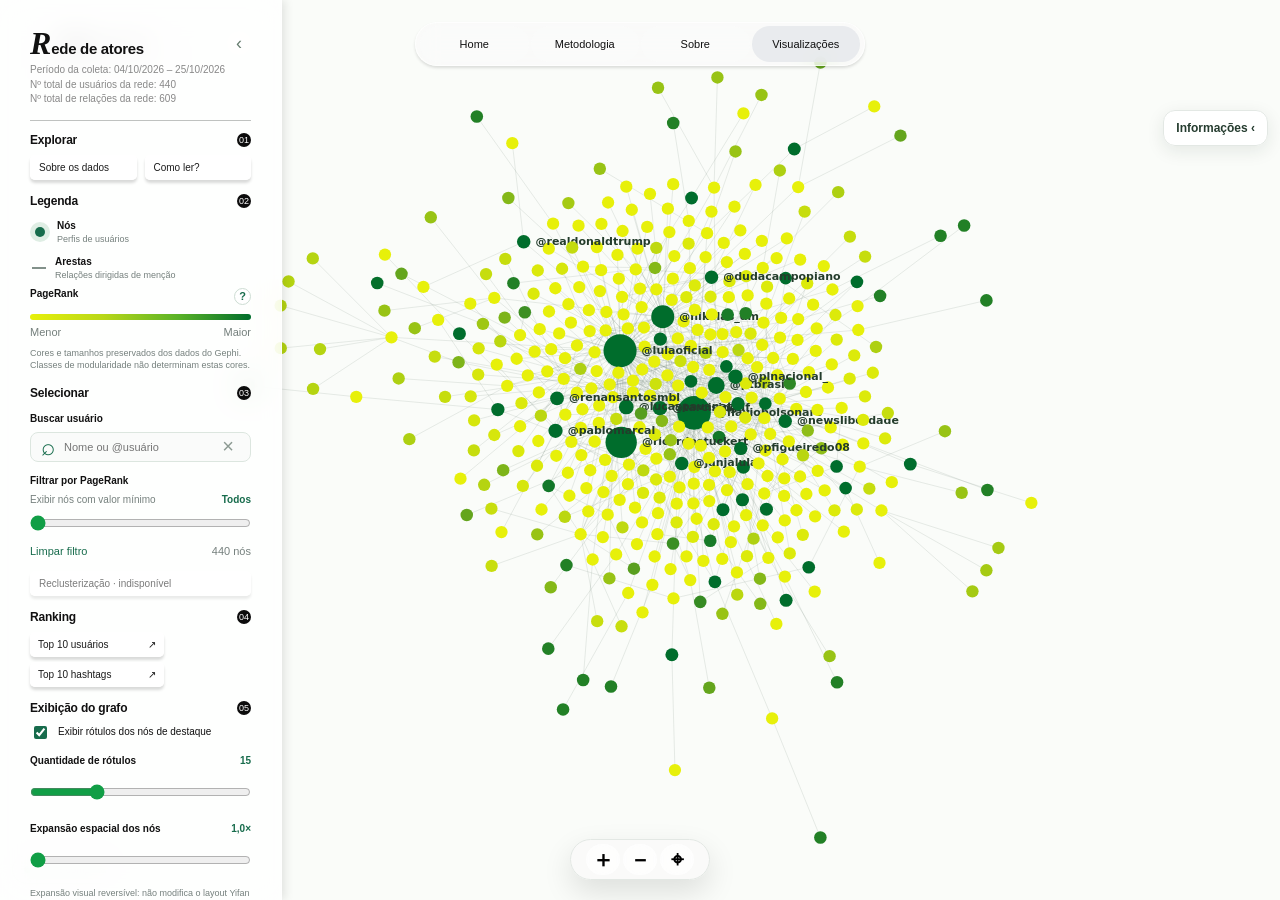
==== commit e6f4e7be: "nova base data.js" ====
--- a/network/index.html
+++ b/network/index.html
@@ -1,5 +1,6 @@
 <!doctype html>
 <html lang="pt-BR"><head><meta charset="utf-8"><meta name="viewport" content="width=device-width,initial-scale=1"><meta name="color-scheme" content="light"><title>Rede de atores — Exploração de relações</title><link rel="stylesheet" href="style.css"></head>
+  <link rel="icon" type="image/png" href="../assets/cropped_circle_image.ico">
 <body>
 <div id="app" class="details-collapsed">
  <header class="site-header"><a class="brand-pill" href="../index.html#home" aria-label="Eleições 2026 — ir para a Home"><span class="brand-hash">#</span><span class="brand-initial">E</span><span class="brand-rest">eleições 2026</span></a><nav class="main-nav" aria-label="Navegação principal"><a href="../index.html#home" data-route="home" class="nav-link">Home</a><a href="../index.html#metodologia" data-route="metodologia" class="nav-link">Metodologia</a><a href="../index.html#sobre" data-route="sobre" class="nav-link">Sobre</a><a href="../index.html#visualizacoes" data-route="visualizacoes" class="nav-link active">Visualizações</a></nav></header>
